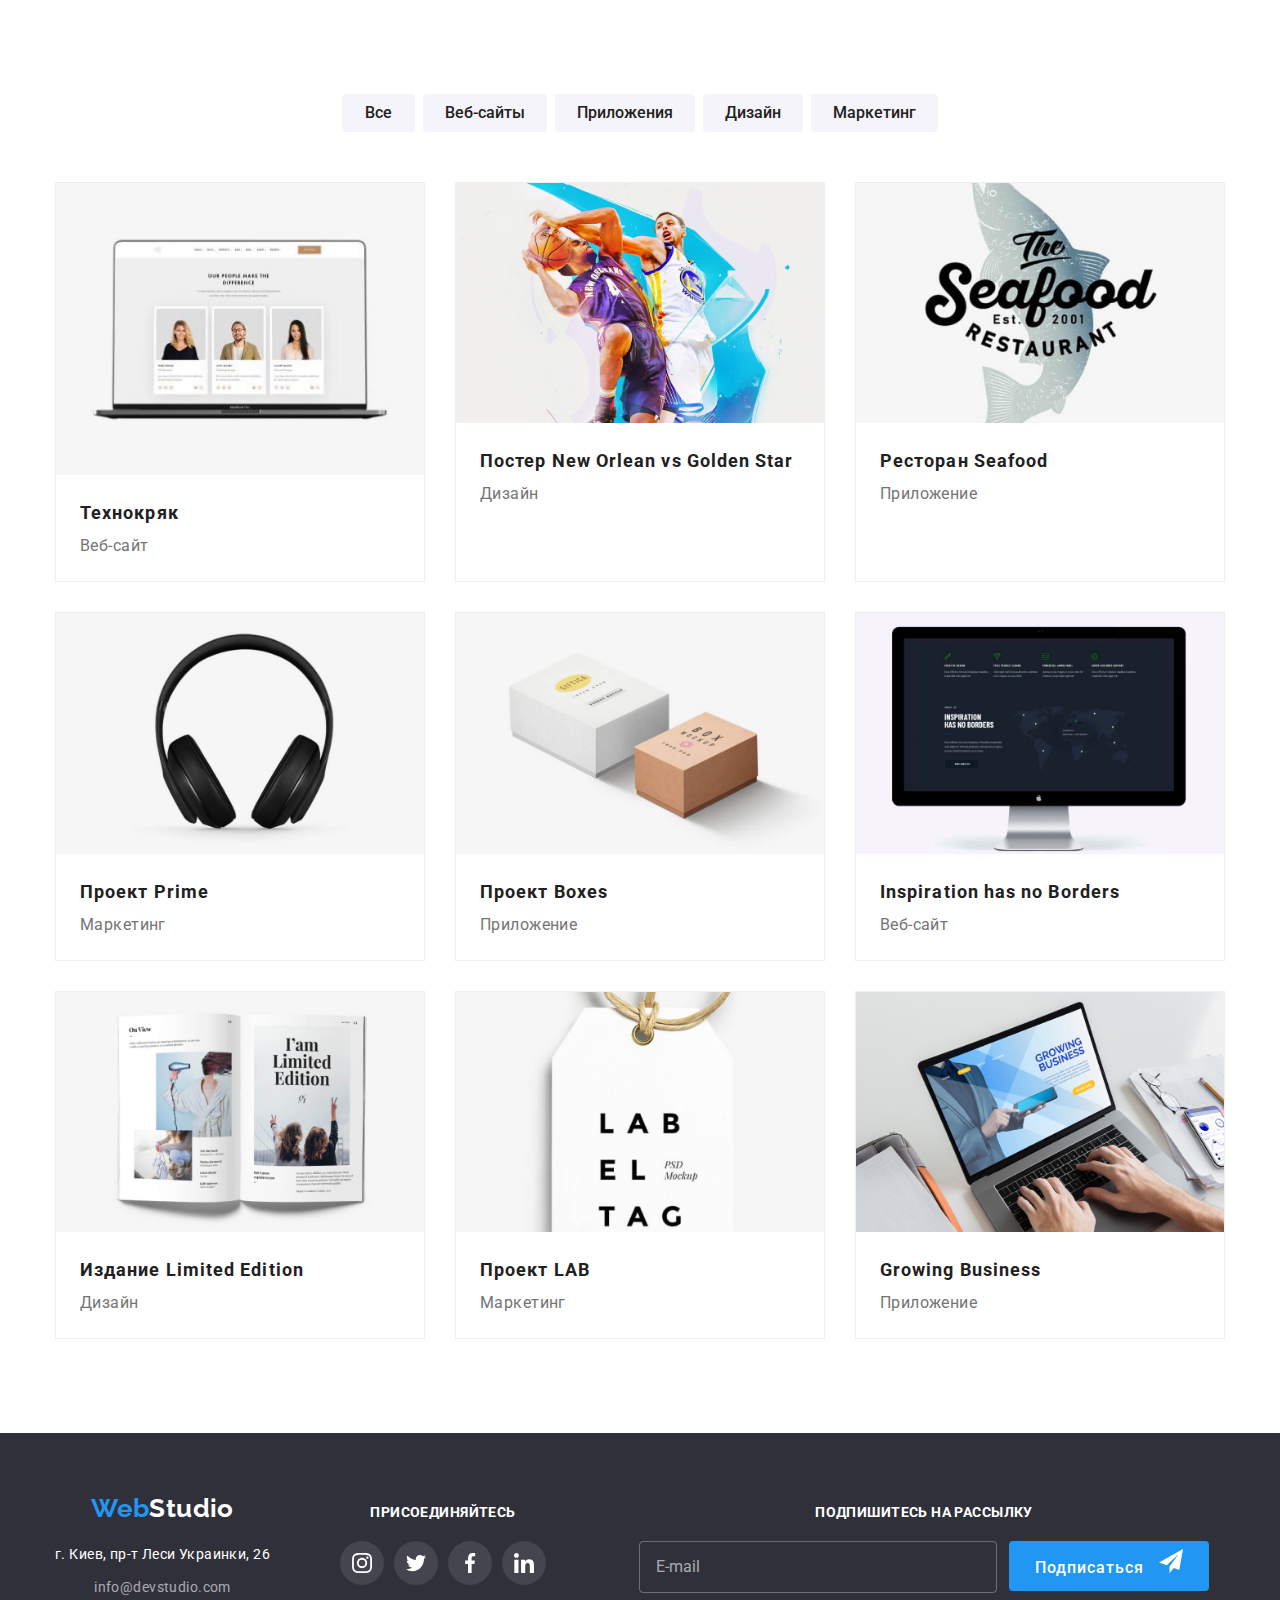
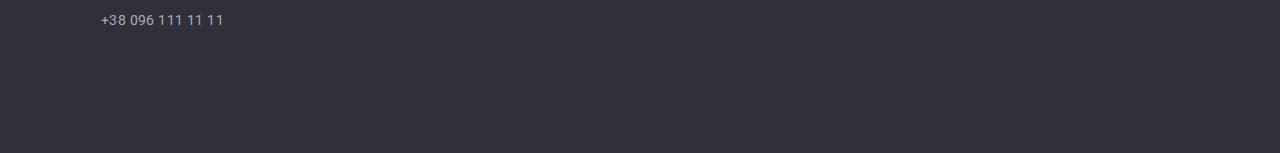
==== portfolio.html @ 49765dea "initial commit" ====
<!DOCTYPE html>
<html lang="ru">
  <head>
    <meta charset="UTF-8" />
    <meta http-equiv="X-UA-Compatible" content="IE=edge" />
    <meta name="viewport" content="width=device-width, initial-scale=1.0" />
    <title>Document</title>
    <link rel="preconnect" href="https://fonts.googleapis.com" />
    <link rel="preconnect" href="https://fonts.gstatic.com" crossorigin />
    <link
      href="https://fonts.googleapis.com/css2?family=Raleway:wght@700&family=Roboto:wght@400;500;700;900&display=swap"
      rel="stylesheet"
    />
    <link
      rel="stylesheet"
      href="https://cdnjs.cloudflare.com/ajax/libs/modern-normalize/1.1.0/modern-normalize.min.css"
    />
    <link rel="stylesheet" href="./css/main.min.css" />
  </head>
  <body>
    <!-- <header class="header">
      <div class="container header-container">
        <nav class="main-nav">
          <a href="./index.html" class="link logo" site-nav__item--active
            ><span class="logo-web">Web</span>Studio</a
          >
          <ul class="site-nav list">
            <li class="site-nav__item">
              <a href="./index.html" class="link site-nav__link">Студия</a>
            </li>
            <li class="site-nav__item">
              <a href="./portfolio.html" class="link site-nav__link site-nav__item--active"
                >Портфолио</a
              >
            </li>
            <li class="site-nav__item"><a href="" class="link site-nav__link">Контакты</a></li>
          </ul>
        </nav>
        <ul class="address-nav list">
          <li class="address-nav__item">
            <a href="mailto:info@devstudio.com" class="link address-nav__link mail-link">
              <svg class="address-nav__icon icon-mail" width="16" height="12">
                <use href="./images/icons.svg#icon-envelope"></use>
              </svg>
              info@devstudio.com</a
            >
          </li>
          <li class="address-nav__item">
            <a href="tel:+380961111111" class="link address-nav__link phone-link">
              <svg class="address-nav__icon icon-phone" width="10" height="16">
                <use href="./images/icons.svg#icon-smartphone"></use>
              </svg>
              +38 096 111 11 11</a
            >
          </li>
        </ul>
      </div>
    </header> -->
    <main>
      <!-- Projects -->
      <section class="section">
        <div class="container">
          <h1 class="section-title visually-hidden">Наши проекты</h1>
          <ul class="list filter-list">
            <li class="filter-list__item"><button type="button" class="button">Все</button></li>
            <li class="filter-list__item">
              <button type="button" class="button">Веб-сайты</button>
            </li>
            <li class="filter-list__item">
              <button type="button" class="button">Приложения</button>
            </li>
            <li class="filter-list__item"><button type="button" class="button">Дизайн</button></li>
            <li class="filter-list__item">
              <button type="button" class="button">Маркетинг</button>
            </li>
          </ul>
          <ul class="list project-list">
            <li class="project-list__item">
              <a href="" class="link project-list__link">
                <div class="project-list__thumb">
                  <img
                    srcset="
                      ./images/projects/projects-img1.jpg    1x,
                      ./images/projects/projects-img1-2x.jpg 2x
                    "
                    src="./images/projects/projects-img1.jpg"
                    class="project-list__image"
                    alt="Портфолио членов команды"
                  />
                  <div class="project-list__overlay">
                    Технокряк это современная площадка распространения коронавируса. Компании
                    используют эту платформу для цифрового шпионажа и атак на защищённые сервера
                    конкурентов.
                  </div>
                </div>
                <div class="project-list__item-bottom">
                  <h2 class="project-list__title">Технокряк</h2>
                  <p class="project-list__description">Веб-сайт</p>
                </div>
              </a>
            </li>
            <li class="project-list__item">
              <a href="" class="link project-list__link">
                <div class="project-list__thumb">
                  <img
                    srcset="
                      ./images/projects/projects-img2.jpg    1x,
                      ./images/projects/projects-img2-2x.jpg 2x
                    "
                    src="./images/projects/projects-img2.jpg"
                    class="project-list__image"
                    alt="Баскетбольный постер"
                  />
                  <div class="project-list__overlay">
                    Технокряк это современная площадка распространения коронавируса. Компании
                    используют эту платформу для цифрового шпионажа и атак на защищённые сервера
                    конкурентов.
                  </div>
                </div>
                <div class="project-list__item-bottom">
                  <h2 class="project-list__title">Постер New Orlean vs Golden Star</h2>
                  <p class="project-list__description">Дизайн</p>
                </div>
              </a>
            </li>
            <li class="project-list__item">
              <a href="" class="link project-list__link">
                <div class="project-list__thumb">
                  <img
                    srcset="
                      ./images/projects/projects-img3.jpg    1x,
                      ./images/projects/projects-img3-2x.jpg 2x
                    "
                    src="./images/projects/projects-img3.jpg"
                    class="project-list__image"
                    alt="Логотип ресторана"
                  />
                  <div class="project-list__overlay">
                    Технокряк это современная площадка распространения коронавируса. Компании
                    используют эту платформу для цифрового шпионажа и атак на защищённые сервера
                    конкурентов.
                  </div>
                </div>
                <div class="project-list__item-bottom">
                  <h2 class="project-list__title">Ресторан Seafood</h2>
                  <p class="project-list__description">Приложение</p>
                </div>
              </a>
            </li>
            <li class="project-list__item">
              <a href="" class="link project-list__link">
                <div class="project-list__thumb">
                  <img
                    srcset="
                      ./images/projects/projects-img4.jpg    1x,
                      ./images/projects/projects-img4-2x.jpg 2x
                    "
                    src="./images/projects/projects-img4.jpg"
                    class="project-list__image"
                    alt="Наушники"
                  />
                  <div class="project-list__overlay">
                    Технокряк это современная площадка распространения коронавируса. Компании
                    используют эту платформу для цифрового шпионажа и атак на защищённые сервера
                    конкурентов.
                  </div>
                </div>
                <div class="project-list__item-bottom">
                  <h2 class="project-list__title">Проект Prime</h2>
                  <p class="project-list__description">Маркетинг</p>
                </div>
              </a>
            </li>
            <li class="project-list__item">
              <a href="" class="link project-list__link">
                <div class="project-list__thumb">
                  <img
                    alt="Коробки"
                    class="project-list__image"
                    srcset="
                      ./images/projects/projects-img5.jpg    1x,
                      ./images/projects/projects-img5-2x.jpg 2x
                    "
                    src="./images/projects/projects-img5.jpg"
                  />
                  <div class="project-list__overlay">
                    Технокряк это современная площадка распространения коронавируса. Компании
                    используют эту платформу для цифрового шпионажа и атак на защищённые сервера
                    конкурентов.
                  </div>
                </div>
                <div class="project-list__item-bottom">
                  <h2 class="project-list__title">Проект Boxes</h2>
                  <p class="project-list__description">Приложение</p>
                </div>
              </a>
            </li>
            <li class="project-list__item">
              <a href="" class="link project-list__link">
                <div class="project-list__thumb">
                  <img
                    srcset="
                      ./images/projects/projects-img6.jpg    1x,
                      ./images/projects/projects-img6-2x.jpg 2x
                    "
                    src="./images/projects/projects-img6.jpg"
                    class="project-list__image"
                    alt="Монитор"
                  />
                  <div class="project-list__overlay">
                    Технокряк это современная площадка распространения коронавируса. Компании
                    используют эту платформу для цифрового шпионажа и атак на защищённые сервера
                    конкурентов.
                  </div>
                </div>
                <div class="project-list__item-bottom">
                  <h2 class="project-list__title">Inspiration has no Borders</h2>
                  <p class="project-list__description">Веб-сайт</p>
                </div>
              </a>
            </li>
            <li class="project-list__item">
              <a href="" class="link project-list__link">
                <div class="project-list__thumb">
                  <img
                    srcset="
                      ./images/projects/projects-img7.jpg    1x,
                      ./images/projects/projects-img7-2x.jpg 2x
                    "
                    src="./images/projects/projects-img7.jpg"
                    class="project-list__image"
                    alt="Книга"
                  />
                  <div class="project-list__overlay">
                    Технокряк это современная площадка распространения коронавируса. Компании
                    используют эту платформу для цифрового шпионажа и атак на защищённые сервера
                    конкурентов.
                  </div>
                </div>
                <div class="project-list__item-bottom">
                  <h2 class="project-list__title">Издание Limited Edition</h2>
                  <p class="project-list__description">Дизайн</p>
                </div>
              </a>
            </li>
            <li class="project-list__item">
              <a href="" class="link project-list__link">
                <div class="project-list__thumb">
                  <img
                    class="project-list__image"
                    srcset="
                      ./images/projects/projects-img8.jpg    1x,
                      ./images/projects/projects-img8-2x.jpg 2x
                    "
                    src="./images/projects/projects-img8.jpg"
                    alt="Визитка"
                  />
                  <div class="project-list__overlay">
                    Технокряк это современная площадка распространения коронавируса. Компании
                    используют эту платформу для цифрового шпионажа и атак на защищённые сервера
                    конкурентов.
                  </div>
                </div>
                <div class="project-list__item-bottom">
                  <h2 class="project-list__title">Проект LAB</h2>
                  <p class="project-list__description">Маркетинг</p>
                </div>
              </a>
            </li>
            <li class="project-list__item">
              <a href="" class="link project-list__link">
                <div class="project-list__thumb">
                  <img
                    srcset="
                      ./images/projects/projects-img9.jpg    1x,
                      ./images/projects/projects-img9-2x.jpg 2x
                    "
                    src="./images/projects/projects-img9.jpg"
                    class="project-list__image"
                    alt="Ноутбук"
                  />
                  <div class="project-list__overlay">
                    Технокряк это современная площадка распространения коронавируса. Компании
                    используют эту платформу для цифрового шпионажа и атак на защищённые сервера
                    конкурентов.
                  </div>
                </div>
                <div class="project-list__item-bottom">
                  <h2 class="project-list__title">Growing Business</h2>
                  <p class="project-list__description">Приложение</p>
                </div>
              </a>
            </li>
          </ul>
        </div>
      </section>
    </main>
    <footer class="footer">
      <div class="container footer-container">
        <div class="footer-tablet-container">
          <div class="footer__address-box">
            <a class="link footer__logo" href="./index.html"
              ><span class="logo-web">Web</span>Studio</a
            >
            <ul class="footer__address-nav list">
              <li class="footer__item">
                <address class="link footer__link footer__address">
                  г. Киев, пр-т Леси Украинки, 26
                </address>
              </li>
              <li class="footer__item">
                <a href="mailto:info@devstudio.com" class="link footer__link">info@devstudio.com</a>
              </li>
              <li class="footer__item">
                <a href="tel:+380961111111" class="link footer__link">+38 096 111 11 11</a>
              </li>
            </ul>
          </div>
          <div class="footer__soicals-box">
            <h3 class="footer__socials-title">Присоединяйтесь</h3>
            <ul class="list socials-list">
              <li>
                <a href="" class="link socials-list__link footer__socials-link">
                  <svg class="socials-list__icon footer__socials-icon" width="20" height="20">
                    <use href="./images/icons.svg#icon-instagram"></use>
                  </svg>
                </a>
              </li>
              <li>
                <a href="" class="link socials-list__link footer__socials-link">
                  <svg class="socials-list__icon footer__socials-icon" width="20" height="20">
                    <use href="./images/icons.svg#icon-twitter"></use>
                  </svg>
                </a>
              </li>
              <li>
                <a href="" class="link socials-list__link footer__socials-link">
                  <svg class="socials-list__icon footer__socials-icon" width="20" height="20">
                    <use href="./images/icons.svg#icon-facebook"></use>
                  </svg>
                </a>
              </li>
              <li>
                <a href="" class="link socials-list__link footer__socials-link">
                  <svg class="socials-list__icon footer__socials-icon" width="20" height="20">
                    <use href="./images/icons.svg#icon-linkedin"></use>
                  </svg>
                </a>
              </li>
            </ul>
          </div>
        </div>
        <div class="footer__subscription-box">
          <h3 class="footer__socials-title footer__subscription-title">Подпишитесь на рассылку</h3>
          <form class="form footer__subscription-form">
            <div class="form-field footer__email">
              <input
                class="footer__email-input"
                type="email"
                name="mail"
                id="mail"
                placeholder="E-mail"
              />
            </div>
            <button class="button primary footer__submit-button" type="submit">
              Подписаться
              <svg class="footer__icon-send" width="24" height="24">
                <use href="./images/icons.svg#icon-send"></use>
              </svg>
            </button>
          </form>
        </div>
      </div>
    </footer>
  </body>
</html>
---- css/main.min.css ----
:root{--primary-text-color: #757575;--title-text-color: #212121;--accent-color: #2196f3;--primary-white-color: #ffffff;--primary-bg-color: #f5f4fa;--secondary-bg-color: #2f303a;--timing-function: cubic-bezier(0.4, 0, 0.2, 1)}.visually-hidden{clip:rect(0 0 0 0);-webkit-clip-path:inset(50%);clip-path:inset(50%);height:1px;overflow:hidden;position:absolute;white-space:nowrap;width:1px}.is-hidden{opacity:0;pointer-events:none}h1,h2,h3,h4,h5,h6,p{margin:0}img{display:block;max-width:100%;height:auto}body{background-color:var(--primary-white-color);color:var(--primary-text-color);font-family:Roboto, sans-serif;letter-spacing:0.03em;font-size:14px}.list{margin:0;padding:0;list-style:none}.link{text-decoration:none}textarea{resize:none}.container{padding-left:15px;padding-right:15px;margin:0 auto}@media screen and (min-width: 480px){.container{width:450px}}@media screen and (min-width: 768px){.container{width:738px}}@media screen and (min-width: 1200px){.container{width:1200px}}.section{padding-top:60px;padding-bottom:60px}@media screen and (min-width: 1200px){.section{padding-top:94px;padding-bottom:94px}}.section.no-top-padding{padding-top:0}.section-title{margin-top:0;margin-bottom:50px;color:var(--title-text-color);font-weight:700;font-size:28px;line-height:1.17;text-align:center}@media screen and (min-width: 1200px){.section-title{font-size:36px;line-height:1.71}}.section-title.centered{text-align:center}.button{min-width:73px;padding:6px 22px;border:none;border-radius:4px;cursor:pointer;background-color:var(--primary-bg-color);color:var(--title-text-color);font-family:Roboto;font-weight:500;font-size:16px;line-height:1.63;text-align:center;-webkit-transition:background-color 250ms var(--timing-function),color 250ms var(--timing-function),-webkit-box-shadow 250ms var(--timing-function);transition:background-color 250ms var(--timing-function),color 250ms var(--timing-function),-webkit-box-shadow 250ms var(--timing-function);transition:background-color 250ms var(--timing-function),color 250ms var(--timing-function),box-shadow 250ms var(--timing-function);transition:background-color 250ms var(--timing-function),color 250ms var(--timing-function),box-shadow 250ms var(--timing-function),-webkit-box-shadow 250ms var(--timing-function)}.button.primary{background-color:var(--accent-color);color:var(--primary-white-color)}.button.secondary{background-color:var(--primary-bg-color);color:var(--title-text-color)}.button:hover,.button:focus{background-color:var(--accent-color);color:var(--primary-white-color);-webkit-box-shadow:0px 2px 2px 0px #0000001f, 0px 1px 2px 0px #00000014, 0px 3px 1px 0px #0000001a;box-shadow:0px 2px 2px 0px #0000001f, 0px 1px 2px 0px #00000014, 0px 3px 1px 0px #0000001a}.backdrop{position:fixed;top:0;left:0;width:100%;height:100%;background-color:rgba(0,0,0,0.2);opacity:1;-webkit-transition:opacity 250ms var(--timing-function);transition:opacity 250ms var(--timing-function)}.backdrop.is-hidden{opacity:0;pointer-events:none}.backdrop.is-hidden .modal{-webkit-transform:translate(-50%, -50%) scale(0.5);transform:translate(-50%, -50%) scale(0.5)}.modal{position:absolute;top:50%;left:50%;min-height:609px;min-width:450px;border-radius:4px;background-color:var(--primary-white-color);padding:41px;-webkit-transform:translate(-50%, -50%) scale(1);transform:translate(-50%, -50%) scale(1);-webkit-transition:-webkit-transform 250ms var(--timing-function);transition:-webkit-transform 250ms var(--timing-function);transition:transform 250ms var(--timing-function);transition:transform 250ms var(--timing-function), -webkit-transform 250ms var(--timing-function)}@media screen and (min-width: 1200px){.modal{min-height:581px;min-width:528px}}.modal__close{position:absolute;top:8px;right:8px;width:30px;height:30px;display:-webkit-box;display:-ms-flexbox;display:flex;-webkit-box-pack:center;-ms-flex-pack:center;justify-content:center;-webkit-box-align:center;-ms-flex-align:center;align-items:center;background-color:var(--primary-white-color);border:1px solid rgba(0,0,0,0.1);border-radius:50%}.modal__icon-close{-webkit-transition:fill 250ms var(--timing-function);transition:fill 250ms var(--timing-function)}.modal__close:hover .modal__icon-close,.modal__close:focus .modal__icon-close{fill:var(--accent-color)}.logo{margin-right:93px;padding-top:24px;padding-bottom:25px;color:#000000;font-family:Raleway;font-weight:700;font-size:24px;line-height:1.38}@media screen and (min-width: 1200px){.logo{font-size:26px;line-height:1.19}}.logo-web{color:var(--accent-color)}.header{border-bottom:1px solid #ececec}.header-container{display:-webkit-box;display:-ms-flexbox;display:flex;-webkit-box-align:center;-ms-flex-align:center;align-items:center}.main-nav{display:-webkit-box;display:-ms-flexbox;display:flex}@media screen and (min-width: 1200px){.main-nav{-webkit-box-align:center;-ms-flex-align:center;align-items:center}}.site-nav{display:none}@media screen and (min-width: 768px){.site-nav{display:-webkit-box;display:-ms-flexbox;display:flex}}.site-nav__item+.site-nav__item{margin-left:50px}.site-nav__item{position:relative}.site-nav__item--active::after{position:absolute;left:0;bottom:0;content:'';display:block;width:100%;height:4px;border-radius:2px;background-color:var(--accent-color)}.site-nav__link{display:block;padding-top:32px;padding-bottom:32px;color:var(--title-text-color);font-weight:500;line-height:1.14;letter-spacing:0.02em;-webkit-transition:color 250ms var(--timing-function);transition:color 250ms var(--timing-function)}.site-nav__link:hover,.site-nav__link:focus{color:var(--accent-color)}.address-nav{display:none}@media screen and (min-width: 768px){.address-nav{display:-webkit-box;display:-ms-flexbox;display:flex;margin-left:auto}}@media screen and (min-width: 768px) and (max-width: 1200px){.address-nav{display:-webkit-box;display:-ms-flexbox;display:flex;-webkit-box-orient:vertical;-webkit-box-direction:normal;-ms-flex-direction:column;flex-direction:column}}.address-nav__item+.address-nav__item{display:block}@media screen and (min-width: 1200px){.address-nav__item+.address-nav__item{margin-left:50px}}.address-nav__link{display:-webkit-box;display:-ms-flexbox;display:flex;-webkit-box-align:center;-ms-flex-align:center;align-items:center;color:var(--primary-text-color);font-weight:500;font-size:12px;line-height:1.17;letter-spacing:0.02em;-webkit-transition:color 250ms var(--timing-function);transition:color 250ms var(--timing-function);padding-top:10px;padding-bottom:10px}.address-nav__link:hover,.address-nav__link:focus{color:var(--accent-color)}@media screen and (min-width: 1200px){.address-nav__link{padding-top:32px;padding-bottom:32px;font-size:15px;line-height:1.14}}.address-nav__icon{margin-right:10px;fill:var(--primary-text-color);-webkit-transition:fill 250ms var(--timing-function);transition:fill 250ms var(--timing-function)}.icon-mail{width:14px;height:10px}.mail-link:hover .icon-mail,.mail-link:focus .icon-mail{fill:var(--accent-color)}@media screen and (min-width: 1200px){.icon-mail{width:16px;height:12px}}.icon-phone{width:10px;height:14px}.phone-link:hover .icon-phone,.phone-link:focus .icon-phone{fill:var(--accent-color)}@media screen and (min-width: 1200px){.icon-phone{width:10px;height:16px}}.open-menu-btn{margin-left:auto}@media screen and (min-width: 768px){.open-menu-btn{display:none}}.icon-menu{fill:var(--primary-text-color)}.mobile-menu{position:fixed;background-color:#fff;top:0;width:100vw;height:100vh;padding-top:48px;padding-bottom:48px;font-weight:500;line-height:1.18;letter-spacing:0.02em}.mobile-menu .container{height:100%;display:-webkit-box;display:-ms-flexbox;display:flex;-webkit-box-orient:vertical;-webkit-box-direction:normal;-ms-flex-direction:column;flex-direction:column;-webkit-box-pack:justify;-ms-flex-pack:justify;justify-content:space-between;padding-left:48px;padding-bottom:48px}.close-menu-btn{display:block;margin-left:auto}.mobile-menu__item:not(:last-child){margin-bottom:32px}.mobile-menu__link{font-size:40px;color:var(--title-text-color)}.mobile-menu__phone{font-size:34px;color:var(--accent-color)}.mobile-menu__mail{display:block;margin-top:32px;font-size:24px;line-height:1.17;color:var(--primary-text-color)}.mobile-socials-list{display:-webkit-box;display:-ms-flexbox;display:flex;-ms-flex-wrap:wrap;flex-wrap:wrap;margin-top:64px}.mobile-socials-list__link{font-size:18px;line-height:1.22;color:var(--accent-color)}.mobile-socials-list__item:not(:last-child){margin-right:20px}.open-menu-btn,.close-menu-btn{background-color:var(--accent-white-color);border:none}.icon-menu{fill:#000;-webkit-transition:fill 250ms var(--timing-function);transition:fill 250ms var(--timing-function)}.open-menu-btn:hover .icon-menu,.open-menu-btn:focus .icon-menu{fill:var(--accent-color)}.mobile-menu__icon-close{-webkit-transition:fill 250ms var(--timing-function);transition:fill 250ms var(--timing-function)}.close-menu-btn:hover .mobile-menu__icon-close,.close-menu-btn:focus .mobile-menu__icon-close{fill:var(--accent-color)}.overlay{margin:0 auto;background-repeat:no-repeat;background-image:-webkit-gradient(linear, left top, right top, from(rgba(47,48,58,0.4)), to(rgba(47,48,58,0.4))),url(../images/hero/hero-mobile.jpg);background-image:linear-gradient(to right, rgba(47,48,58,0.4), rgba(47,48,58,0.4)),url(../images/hero/hero-mobile.jpg);background-position:center;background-size:cover}@media screen and (min-width: 480px){.overlay{width:480px;height:400px}}@media screen and (min-width: 480px) and (min-device-pixel-ratio: 2), screen and (min-width: 480px) and (-webkit-min-device-pixel-ratio: 2), screen and (min-width: 480px) and (min-resolution: 192dpi), screen and (min-width: 480px) and (min-resolution: 2dppx){.overlay{background-image:-webkit-gradient(linear, left top, right top, from(rgba(47,48,58,0.4)), to(rgba(47,48,58,0.4))),url(../images/hero/hero-mobile-2x.jpg);background-image:linear-gradient(to right, rgba(47,48,58,0.4), rgba(47,48,58,0.4)),url(../images/hero/hero-mobile-2x.jpg)}}@media screen and (min-width: 768px){.overlay{width:768px;height:400px;background-image:-webkit-gradient(linear, left top, right top, from(rgba(47,48,58,0.4)), to(rgba(47,48,58,0.4))),url(../images/hero/hero-tablet.jpg);background-image:linear-gradient(to right, rgba(47,48,58,0.4), rgba(47,48,58,0.4)),url(../images/hero/hero-tablet.jpg)}}@media screen and (min-width: 768px) and (min-device-pixel-ratio: 2), screen and (min-width: 768px) and (-webkit-min-device-pixel-ratio: 2), screen and (min-width: 768px) and (min-resolution: 192dpi), screen and (min-width: 768px) and (min-resolution: 2dppx){.overlay{background-image:-webkit-gradient(linear, left top, right top, from(rgba(47,48,58,0.4)), to(rgba(47,48,58,0.4))),url(../images/hero/hero-tablet-2x.jpg);background-image:linear-gradient(to right, rgba(47,48,58,0.4), rgba(47,48,58,0.4)),url(../images/hero/hero-tablet-2x.jpg)}}@media screen and (min-width: 1200px){.overlay{width:100%;height:600px;background-image:-webkit-gradient(linear, left top, right top, from(rgba(47,48,58,0.4)), to(rgba(47,48,58,0.4))),url(../images/hero/hero.jpg);background-image:linear-gradient(to right, rgba(47,48,58,0.4), rgba(47,48,58,0.4)),url(../images/hero/hero.jpg)}}@media screen and (min-width: 1200px) and (min-device-pixel-ratio: 2), screen and (min-width: 1200px) and (-webkit-min-device-pixel-ratio: 2), screen and (min-width: 1200px) and (min-resolution: 192dpi), screen and (min-width: 1200px) and (min-resolution: 2dppx){.overlay{background-image:-webkit-gradient(linear, left top, right top, from(rgba(47,48,58,0.4)), to(rgba(47,48,58,0.4))),url(../images/hero/hero-2x.jpg);background-image:linear-gradient(to right, rgba(47,48,58,0.4), rgba(47,48,58,0.4)),url(../images/hero/hero-2x.jpg)}}.hero{padding-top:200px;padding-bottom:200px;text-align:center}.hero__title-container{margin-right:auto;margin-left:auto;margin-bottom:30px}@media screen and (min-width: 480px){.hero__title-container{width:360px}}@media screen and (min-width: 768px){.hero__title-container{width:768px}}@media screen and (min-width: 1200px){.hero__title-container{width:696px}}.hero__title{margin-top:0;margin-bottom:30px;color:var(--primary-white-color);font-weight:900;font-size:26px;line-height:1.62;text-align:center;letter-spacing:0.06em;text-transform:uppercase}@media screen and (min-width: 1600px){.hero__title{font-size:44px;line-height:1.36}}.hero__button{display:inline-block;border-radius:4px;padding:10px 32px;min-width:200px;cursor:pointer;color:var(--primary-white-color);font-weight:700;font-size:16px;line-height:1.88;letter-spacing:0.06em;background-color:var(--accent-color);text-align:center;-webkit-transition:background-color 250ms var(--timing-function);transition:background-color 250ms var(--timing-function)}.hero__button:hover{background-color:#188ce8}@media screen and (min-width: 768px), (min-width: 1200px){.benefit-list{display:-webkit-box;display:-ms-flexbox;display:flex;-ms-flex-wrap:wrap;flex-wrap:wrap;margin-left:-30px}}@media screen and (min-width: 768px){.benefit-list__item{-ms-flex-preferred-size:calc(100% / 2 - 30px);flex-basis:calc(100% / 2 - 30px);margin-left:30px}}@media screen and (min-width: 1200px){.benefit-list__item{-ms-flex-preferred-size:calc(100% / 4 - 30px);flex-basis:calc(100% / 4 - 30px);margin-left:30px}}.benefit-list__thumb{display:-webkit-box;display:-ms-flexbox;display:flex;height:120px;-webkit-box-pack:center;-ms-flex-pack:center;justify-content:center;-webkit-box-align:center;-ms-flex-align:center;align-items:center;background-color:var(--primary-bg-color)}.benefit-list__title{margin-top:30px;margin-bottom:10px;color:var(--title-text-color);font-weight:700;font-size:14px;line-height:1.14;text-transform:uppercase}@media screen and (max-width: 480px){.benefit-list__title{text-align:center}}.benefit-list__description{line-height:1.71}@media screen and (max-width: 1200px){.section__our-work{display:none}}.work-list{display:-webkit-box;display:-ms-flexbox;display:flex;-ms-flex-wrap:wrap;flex-wrap:wrap;margin-left:-30px}.work-list__item{margin-left:30px}.work-list__thumb{position:relative}.work-list__label{position:absolute;bottom:0;height:70px;width:100%;background-color:rgba(47,48,58,0.8);padding-top:27px;padding-bottom:27px;font-weight:700;font-size:14px;line-height:1.14;text-align:center;text-transform:uppercase;color:#ffffff}.team{background-color:var(--primary-bg-color)}@media screen and (max-width: 480px), (min-width: 768px){.team-list{margin-bottom:-30px}}@media screen and (min-width: 768px){.team-list{display:-webkit-box;display:-ms-flexbox;display:flex;-ms-flex-wrap:wrap;flex-wrap:wrap;margin-left:-30px}}.team-list__item{-webkit-box-shadow:0px 1px 3px rgba(0,0,0,0.12),0px 1px 1px rgba(0,0,0,0.14),0px 2px 1px rgba(0,0,0,0.2);box-shadow:0px 1px 3px rgba(0,0,0,0.12),0px 1px 1px rgba(0,0,0,0.14),0px 2px 1px rgba(0,0,0,0.2)}@media screen and (max-width: 480px), (min-width: 768px){.team-list__item{margin-bottom:30px}}@media screen and (min-width: 768px){.team-list__item{-ms-flex-preferred-size:calc(100% / 2 - 30px);flex-basis:calc(100% / 2 - 30px);margin-left:30px}}@media screen and (min-width: 1200px){.team-list__item{-ms-flex-preferred-size:calc(100% / 4 - 30px);flex-basis:calc(100% / 4 - 30px);margin-left:30px}}.team-list__image{width:100%;height:auto}.team-list__name{margin-bottom:10px;color:var(--title-text-color);font-weight:500;font-size:16px;line-height:1.19;text-align:center}.team-list__profession{margin-bottom:16px;font-size:16px;line-height:1.19;text-align:center}.team-list__item-bottom{padding-top:30px;padding-bottom:30px;background-color:#fff}.socials-list{display:-webkit-box;display:-ms-flexbox;display:flex;-webkit-box-pack:center;-ms-flex-pack:center;justify-content:center}.socials-list li:not(:last-child){margin-right:10px}.socials-list__link{display:-webkit-box;display:-ms-flexbox;display:flex;-webkit-box-pack:center;-ms-flex-pack:center;justify-content:center;-webkit-box-align:center;-ms-flex-align:center;align-items:center;width:44px;height:44px;border:none;border-radius:50%;-webkit-transition:background-color 250ms var(--timing-function);transition:background-color 250ms var(--timing-function)}.socials-list__link:hover,.socials-list__link:focus{background-color:var(--accent-color)}.socials-list__icon{fill:#afb1b8;-webkit-transition:fill 250ms var(--timing-function);transition:fill 250ms var(--timing-function)}.socials-list__link:hover .socials-list__icon,.socials-list__link:focus .socials-list__icon{fill:var(--primary-white-color)}.client-list{display:-webkit-box;display:-ms-flexbox;display:flex;-ms-flex-wrap:wrap;flex-wrap:wrap;margin-left:-30px;margin-bottom:-30px}.client-list__item{-ms-flex-preferred-size:calc(100% / 2 - 30px);flex-basis:calc(100% / 2 - 30px);margin-left:30px;margin-bottom:30px}@media screen and (min-width: 768px){.client-list__item{-ms-flex-preferred-size:calc(100% / 3 - 30px);flex-basis:calc(100% / 3 - 30px)}}@media screen and (min-width: 1200px){.client-list__item{-ms-flex-preferred-size:calc(100% / 6 - 30px);flex-basis:calc(100% / 6 - 30px)}}.client-list__link{display:-webkit-box;display:-ms-flexbox;display:flex;-webkit-box-pack:center;-ms-flex-pack:center;justify-content:center;-webkit-box-align:center;-ms-flex-align:center;align-items:center;height:92px;border:1px solid #afb1b8;border-radius:4px;-webkit-transition:border-color 250ms var(--timing-function);transition:border-color 250ms var(--timing-function)}.client-list__link:hover,.client-list__link:focus{border-color:var(--accent-color)}.client-list__icon{fill:#afb1b8;-webkit-transition:fill 250ms var(--timing-function);transition:fill 250ms var(--timing-function)}.client-list__link:hover .client-list__icon,.client-list__link:focus .client-list__icon{fill:var(--accent-color)}.filter-list{display:-webkit-box;display:-ms-flexbox;display:flex;-ms-flex-wrap:wrap;flex-wrap:wrap;margin-left:-8px}@media screen and (max-width: 768px){.filter-list{margin-bottom:25px}}@media screen and (min-width: 768px){.filter-list{-webkit-box-pack:center;-ms-flex-pack:center;justify-content:center;margin-bottom:30px}}@media screen and (min-width: 1200px){.filter-list{margin-bottom:50px}}.filter-list__item{-ms-flex-preferred-size:calc(100% / 3-8px);flex-basis:calc(100% / 3-8px);margin-left:8px}@media screen and (max-width: 768px){.filter-list__item{margin-bottom:15px}}@media screen and (min-width: 768px){.filter-list__item{-ms-flex-preferred-size:calc(100% / 5-8px);flex-basis:calc(100% / 5-8px);margin-left:8px}}.project-list{margin-bottom:-30px}@media screen and (min-width: 768px), (min-width: 1200px){.project-list{display:-webkit-box;display:-ms-flexbox;display:flex;-ms-flex-wrap:wrap;flex-wrap:wrap;margin-left:-30px}}.project-list__item{margin-bottom:30px;border:1px solid #eeeeee;-webkit-transition:-webkit-box-shadow 250ms var(--timing-function);transition:-webkit-box-shadow 250ms var(--timing-function);transition:box-shadow 250ms var(--timing-function);transition:box-shadow 250ms var(--timing-function), -webkit-box-shadow 250ms var(--timing-function)}.project-list__item:hover,.project-list__item:focus{-webkit-box-shadow:0px 1px 1px rgba(0,0,0,0.12),0px 4px 4px rgba(0,0,0,0.06),1px 4px 6px rgba(0,0,0,0.16);box-shadow:0px 1px 1px rgba(0,0,0,0.12),0px 4px 4px rgba(0,0,0,0.06),1px 4px 6px rgba(0,0,0,0.16)}@media screen and (min-width: 768px){.project-list__item{-ms-flex-preferred-size:calc(100% / 2 - 30px);flex-basis:calc(100% / 2 - 30px);margin-left:30px}}@media screen and (min-width: 1200px){.project-list__item{-ms-flex-preferred-size:calc(100% / 3 - 30px);flex-basis:calc(100% / 3 - 30px);margin-left:30px}}.project-list__thumb{position:relative;overflow:hidden}.project-list__image{width:100%;height:auto}.project-list__overlay{position:absolute;display:inline-block;content:'';width:100%;height:100%;padding:63px 24px;background:rgba(33,150,243,0.9);color:var(--primary-white-color);font-size:18px;line-height:1.56;letter-spacing:0.03em;-webkit-transform:translateY(100%);transform:translateY(100%);-webkit-transition:-webkit-transform 250ms var(--timing-function);transition:-webkit-transform 250ms var(--timing-function);transition:transform 250ms var(--timing-function);transition:transform 250ms var(--timing-function), -webkit-transform 250ms var(--timing-function)}.project-list__item:hover .project-list__overlay,.project-list__item:focus .project-list__overlay{-webkit-transform:translateY(-100%);transform:translateY(-100%)}.project-list__title{color:var(--title-text-color);font-weight:700;font-size:18px;line-height:2;letter-spacing:0.06em}.project-list__description{color:var(--primary-text-color);font-size:16px;line-height:1.87}.project-list__item-bottom{padding:20px 24px}.footer{padding-top:60px;padding-bottom:60px;background-color:var(--secondary-bg-color);text-align:center}@media screen and (min-width: 1200px){.footer-container{display:-webkit-box;display:-ms-flexbox;display:flex;-webkit-box-align:baseline;-ms-flex-align:baseline;align-items:baseline}}@media screen and (min-width: 768px){.footer-tablet-container{display:-webkit-box;display:-ms-flexbox;display:flex;-webkit-box-align:baseline;-ms-flex-align:baseline;align-items:baseline}}.footer__address-box{margin-bottom:60px}@media screen and (min-width: 768px){.footer__address-box{margin-right:165px}}@media screen and (min-width: 1200px){.footer__address-box{margin-right:70px}}.footer__logo{display:block;margin-bottom:20px;font-family:Raleway;font-weight:700;font-size:24px;line-height:1.17;color:var(--primary-white-color)}@media screen and (min-width: 1200px){.footer__logo{font-size:26px}}.footer__item:not(:last-child){margin-bottom:9px}.footer__link{font-style:normal;color:rgba(255,255,255,0.6);line-height:1.71;-webkit-transition:color 250ms var(--timing-function);transition:color 250ms var(--timing-function)}.footer__link:hover,.footer__link:focus{color:var(--accent-color)}.footer__address{color:var(--primary-white-color)}.footer__soicals-box{margin-bottom:60px}.footer__socials-title{margin-bottom:20px;font-size:14px;font-weight:700;line-height:1.14;letter-spacing:0.03em;text-transform:uppercase;color:var(--primary-white-color)}.footer__socials-link{background-color:rgba(255,255,255,0.1)}.footer__socials-icon{fill:var(--primary-white-color)}@media screen and (min-width: 1200px){.footer__subscription-box{margin-left:93px}}@media screen and (min-width: 1200px){.footer__subscription-form{display:-webkit-box;display:-ms-flexbox;display:flex}}.footer__email{border:1px solid rgba(255,255,255,0.3);border-radius:4px}@media screen and (min-width: 768px){.footer__email{margin:0 auto;width:450px}}@media screen and (min-width: 1200px){.footer__email{width:358px;margin-right:12px}}.footer__email-input{min-height:50px;width:100%;background-color:inherit;border:none;padding-left:16px;padding-right:16px;color:var(--primary-white-color);outline:none}.footer__email-input::-webkit-input-placeholder{font-size:16px;line-height:1.25;color:rgba(255,255,255,0.6)}.footer__email-input:-ms-input-placeholder{font-size:16px;line-height:1.25;color:rgba(255,255,255,0.6)}.footer__email-input::-ms-input-placeholder{font-size:16px;line-height:1.25;color:rgba(255,255,255,0.6)}.footer__email-input::placeholder{font-size:16px;line-height:1.25;color:rgba(255,255,255,0.6)}.footer__submit-button{min-width:200px;height:50px;font-size:16px;line-height:1.87;text-align:center;letter-spacing:0.06em;margin-top:20px}@media screen and (min-width: 1200px){.footer__submit-button{margin-top:0}}.footer__icon-send{margin-left:10px}.contact-form{margin-left:auto;margin-right:auto}.contact-form__header{color:var(--title-text-color);font-weight:700;font-size:20px;line-height:1.15;text-align:center;margin-bottom:12px}.contact-form__field{display:block;margin-bottom:10px}.contact-form__input-box{position:relative;display:block}.contact-form__label{font-size:12px;line-height:1.17;letter-spacing:0.01em;margin-bottom:4px}.contact-form__input{width:100%;min-height:40px;margin:0;border:1px solid rgba(33,33,33,0.2);border-radius:4px;padding-left:38px;padding-right:12px;-webkit-transition:border 250ms var(--timing-function);transition:border 250ms var(--timing-function)}.contact-form__input:focus{outline:none;border:1px solid var(--accent-color)}.contact-form__comment{width:100%;min-height:40px;margin:0;border:1px solid rgba(33,33,33,0.2);border-radius:4px;padding:12px 16px}.contact-form__comment::-webkit-input-placeholder{font-size:14px;line-height:1.14;letter-spacing:0.01em;color:rgba(117,117,117,0.5)}.contact-form__comment:-ms-input-placeholder{font-size:14px;line-height:1.14;letter-spacing:0.01em;color:rgba(117,117,117,0.5)}.contact-form__comment::-ms-input-placeholder{font-size:14px;line-height:1.14;letter-spacing:0.01em;color:rgba(117,117,117,0.5)}.contact-form__comment::placeholder{font-size:14px;line-height:1.14;letter-spacing:0.01em;color:rgba(117,117,117,0.5)}.contact-form__comment:focus{outline:none;border:1px solid var(--accent-color)}.contact-form__icon{position:absolute;top:50%;left:12px;display:inline-block;width:18px;height:18px;-webkit-transform:translateY(-50%);transform:translateY(-50%);-webkit-transition:fill 250ms var(--timing-function);transition:fill 250ms var(--timing-function)}.contact-form__input:focus ~ .contact-form__icon{fill:var(--accent-color)}.contact-form__policy-label{display:-webkit-box;display:-ms-flexbox;display:flex;-webkit-box-align:center;-ms-flex-align:center;align-items:center}.contact-form__policy-checkbox{position:absolute;width:1px;height:1px;margin:-1px;border:0;padding:0;clip:rect(0 0 0 0);overflow:hidden}.contact-form__checkbox-icon{display:block;width:16px;height:15px;margin-left:12px;margin-right:8px;border:2px solid var(--title-text-color);border-radius:2px}.contact-form__policy-checkbox:checked+.contact-form__checkbox-icon{border-color:var(--accent-color);background-color:var(--accent-color);background-size:contain;background-origin:border-box}.contact-form__policy-text{line-height:1.71}.contact-form__policy-link{color:var(--accent-color)}.contact-form__button-container{width:100%;display:-webkit-box;display:-ms-flexbox;display:flex;-webkit-box-pack:center;-ms-flex-pack:center;justify-content:center;margin-top:30px}.contact-form__send-button{min-width:200px;min-height:50px;font-weight:700;font-size:16px;line-height:1.87;-webkit-box-align:center;-ms-flex-align:center;align-items:center;text-align:center;letter-spacing:0.06em}
/*# sourceMappingURL=main.min.css.map */
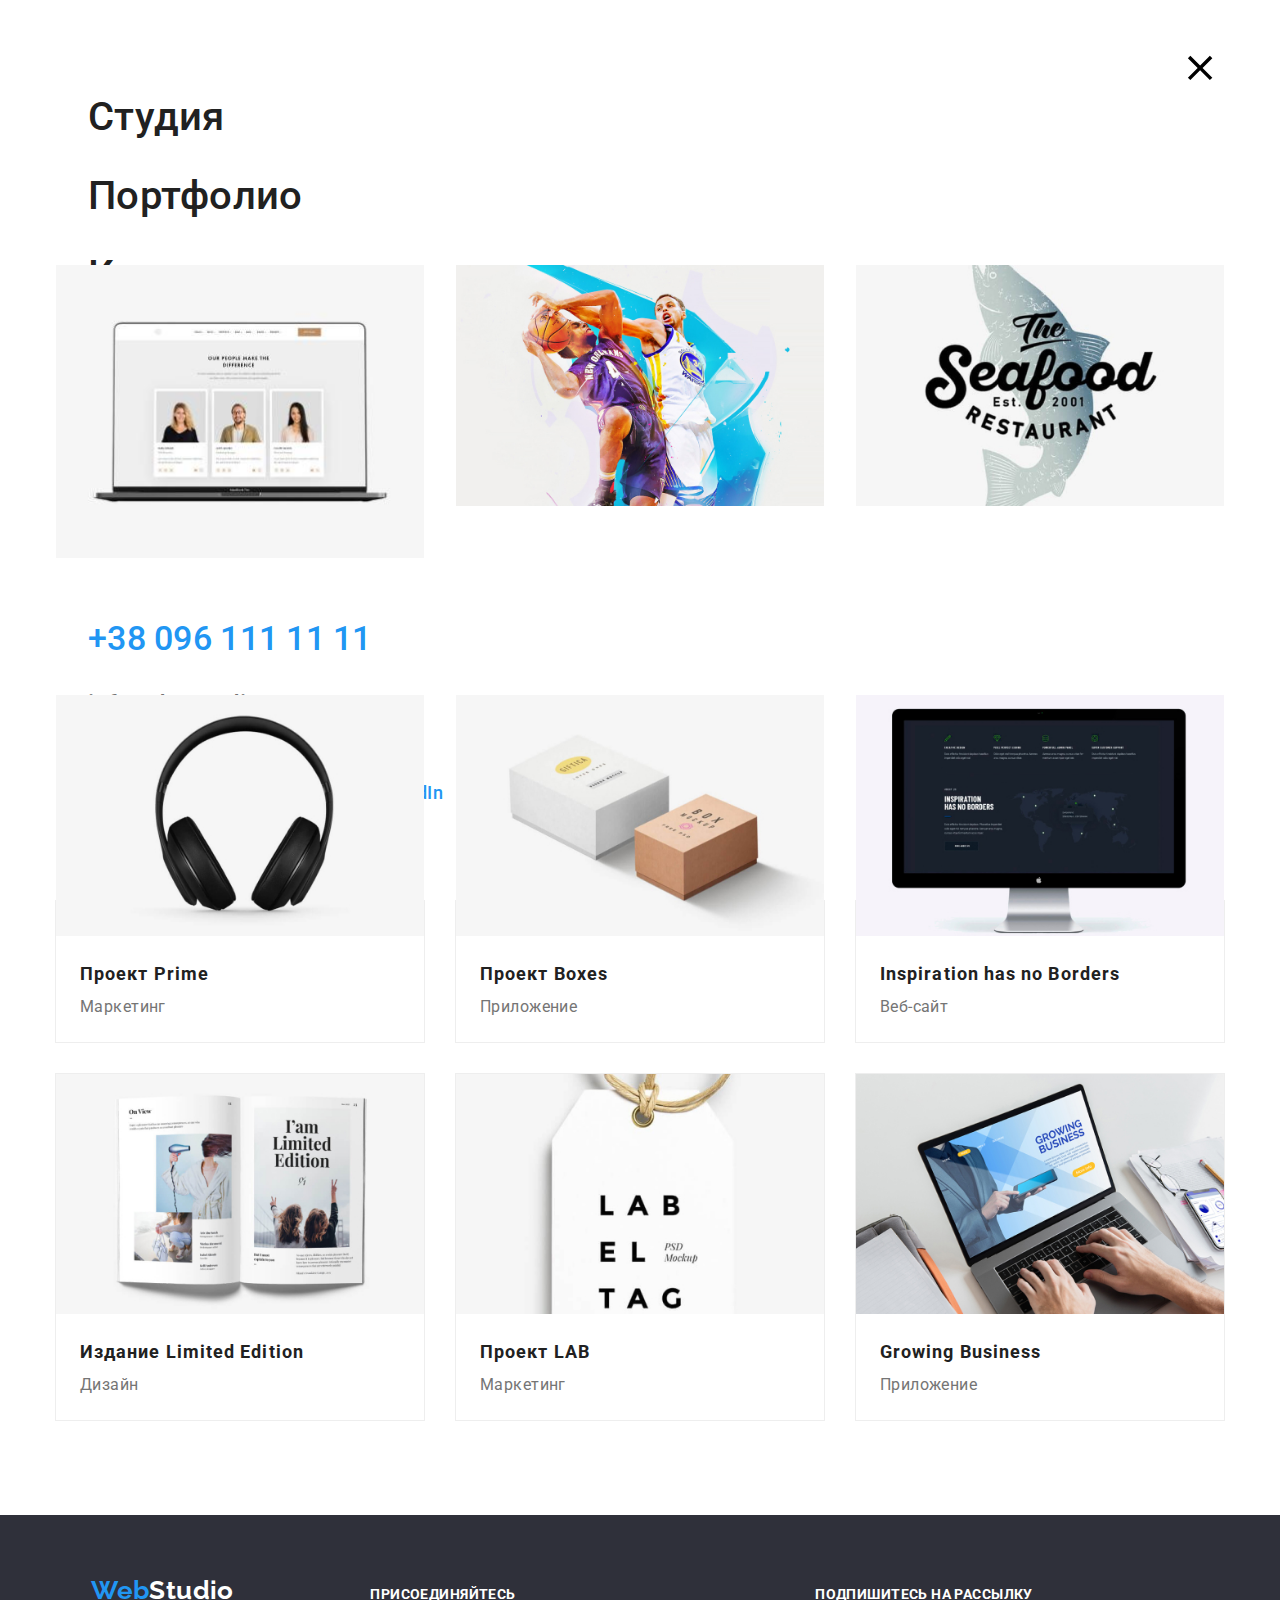
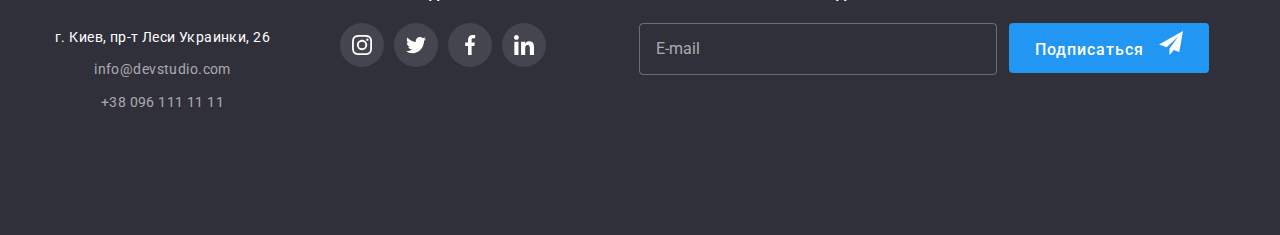
==== commit 915dc81c: "added header for portfolio" ====
--- a/portfolio.html
+++ b/portfolio.html
@@ -18,20 +18,18 @@
     <link rel="stylesheet" href="./css/main.min.css" />
   </head>
   <body>
-    <!-- <header class="header">
+    <header class="header">
       <div class="container header-container">
         <nav class="main-nav">
           <a href="./index.html" class="link logo" site-nav__item--active
             ><span class="logo-web">Web</span>Studio</a
           >
           <ul class="site-nav list">
+            <li class="site-nav__item site-nav__item--active">
+              <a href="./index.html" class="link site-nav__link">Студия</a>
+            </li>
             <li class="site-nav__item">
-              <a href="./index.html" class="link site-nav__link">Студия</a>
-            </li>
-            <li class="site-nav__item">
-              <a href="./portfolio.html" class="link site-nav__link site-nav__item--active"
-                >Портфолио</a
-              >
+              <a href="./portfolio.html" class="link site-nav__link">Портфолио</a>
             </li>
             <li class="site-nav__item"><a href="" class="link site-nav__link">Контакты</a></li>
           </ul>
@@ -39,7 +37,7 @@
         <ul class="address-nav list">
           <li class="address-nav__item">
             <a href="mailto:info@devstudio.com" class="link address-nav__link mail-link">
-              <svg class="address-nav__icon icon-mail" width="16" height="12">
+              <svg class="address-nav__icon icon-mail">
                 <use href="./images/icons.svg#icon-envelope"></use>
               </svg>
               info@devstudio.com</a
@@ -47,15 +45,68 @@
           </li>
           <li class="address-nav__item">
             <a href="tel:+380961111111" class="link address-nav__link phone-link">
-              <svg class="address-nav__icon icon-phone" width="10" height="16">
+              <svg class="address-nav__icon icon-phone">
                 <use href="./images/icons.svg#icon-smartphone"></use>
               </svg>
               +38 096 111 11 11</a
             >
           </li>
         </ul>
+        <button type="button" class="open-menu-btn">
+          <svg class="icon-menu" width="40" height="40">
+            <use href="./images/icons.svg#icon-menu"></use>
+          </svg>
+        </button>
       </div>
-    </header> -->
+      <div class="mobile-menu">
+        <div class="container">
+          <div class="mobile-menu-top">
+            <button type="button" class="close-menu-btn">
+              <svg class="mobile-menu__icon-close" width="40" height="40">
+                <use href="./images/icons.svg#icon-close"></use>
+              </svg>
+            </button>
+            <ul class="mobile-menu-list list">
+              <li class="mobile-menu__item mobile-menu__item--active">
+                <a href="./index.html" class="link mobile-menu__link">Студия</a>
+              </li>
+              <li class="mobile-menu__item">
+                <a href="./portfolio.html" class="link mobile-menu__link">Портфолио</a>
+              </li>
+              <li class="mobile-menu__item">
+                <a href="" class="link mobile-menu__link">Контакты</a>
+              </li>
+            </ul>
+          </div>
+          <div class="mobile-menu-bottom">
+            <ul class="mobile-menu-address list">
+              <li class="mobile-menu-address__item">
+                <a href="tel:+380961111111" class="link mobile-menu__phone"> +38 096 111 11 11</a>
+              </li>
+              <li class="mobile-menu-address__item">
+                <a href="mailto:info@devstudio.com" class="link mobile-menu__mail">
+                  info@devstudio.com</a
+                >
+              </li>
+            </ul>
+            <ul class="mobile-socials-list list">
+              <li class="mobile-socials-list__item">
+                <a href="" class="link mobile-socials-list__link">Instagram</a>
+              </li>
+              <li class="mobile-socials-list__item">
+                <a href="" class="link mobile-socials-list__link">Twitter</a>
+              </li>
+              <li class="mobile-socials-list__item">
+                <a href="" class="link mobile-socials-list__link">Facebook</a>
+              </li>
+              <li class="mobile-socials-list__item">
+                <a href="" class="link mobile-socials-list__link">LinkedIn</a>
+              </li>
+            </ul>
+          </div>
+        </div>
+      </div>
+    </header>
     <main>
       <!-- Projects -->
       <section class="section">
@@ -372,5 +423,6 @@
         </div>
       </div>
     </footer>
+    <script src="./js/menu.js"></script>
   </body>
 </html>
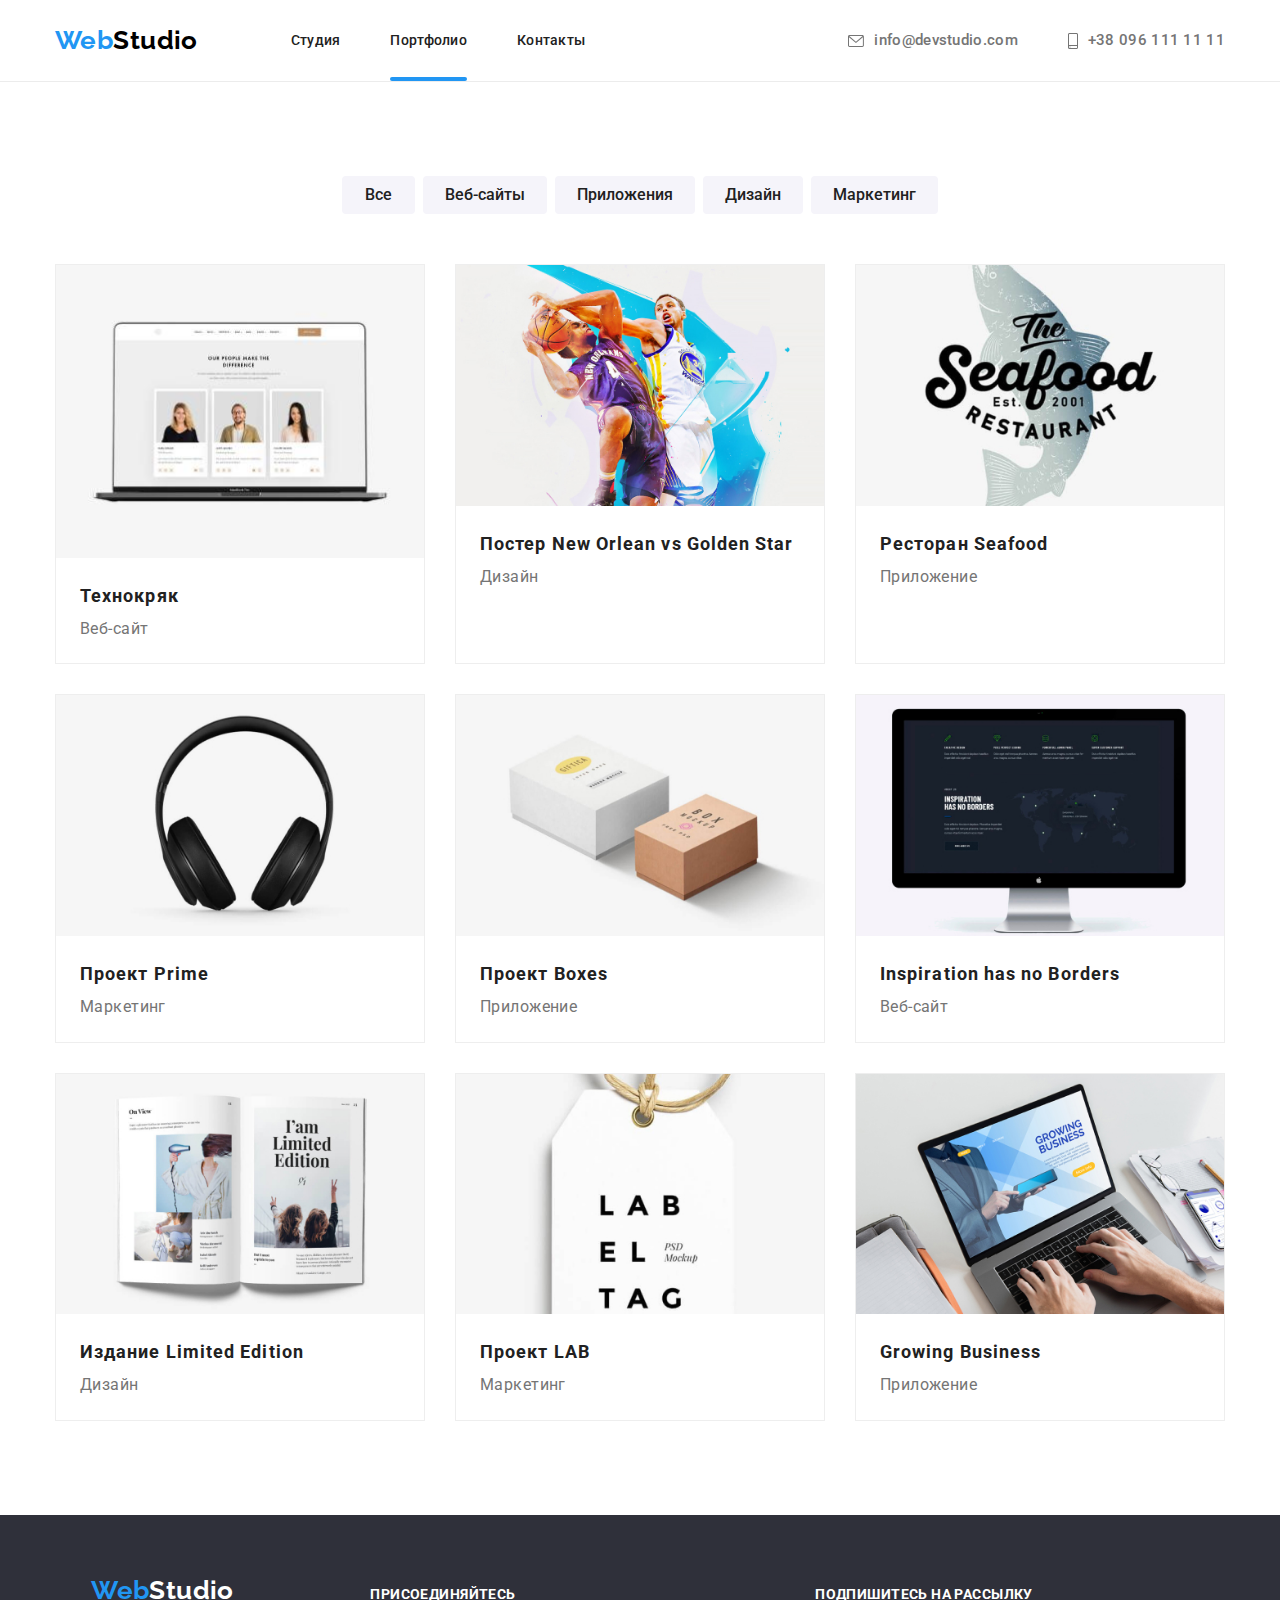
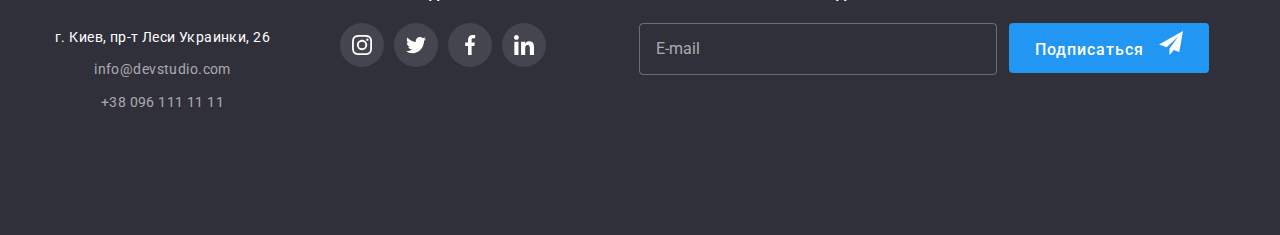
==== commit cae54d03: "fixes for menu layout" ====
--- a/portfolio.html
+++ b/portfolio.html
@@ -25,10 +25,10 @@
             ><span class="logo-web">Web</span>Studio</a
           >
           <ul class="site-nav list">
+            <li class="site-nav__item">
+              <a href="./index.html" class="link site-nav__link">Студия</a>
+            </li>
             <li class="site-nav__item site-nav__item--active">
-              <a href="./index.html" class="link site-nav__link">Студия</a>
-            </li>
-            <li class="site-nav__item">
               <a href="./portfolio.html" class="link site-nav__link">Портфолио</a>
             </li>
             <li class="site-nav__item"><a href="" class="link site-nav__link">Контакты</a></li>
@@ -58,7 +58,7 @@
           </svg>
         </button>
       </div>
-      <div class="mobile-menu">
+      <div class="mobile-menu is-hidden">
         <div class="container">
           <div class="mobile-menu-top">
             <button type="button" class="close-menu-btn">
@@ -67,10 +67,10 @@
               </svg>
             </button>
             <ul class="mobile-menu-list list">
-              <li class="mobile-menu__item mobile-menu__item--active">
+              <li class="mobile-menu__item">
                 <a href="./index.html" class="link mobile-menu__link">Студия</a>
               </li>
-              <li class="mobile-menu__item">
+              <li class="mobile-menu__item" mobile-menu__item--active>
                 <a href="./portfolio.html" class="link mobile-menu__link">Портфолио</a>
               </li>
               <li class="mobile-menu__item">
